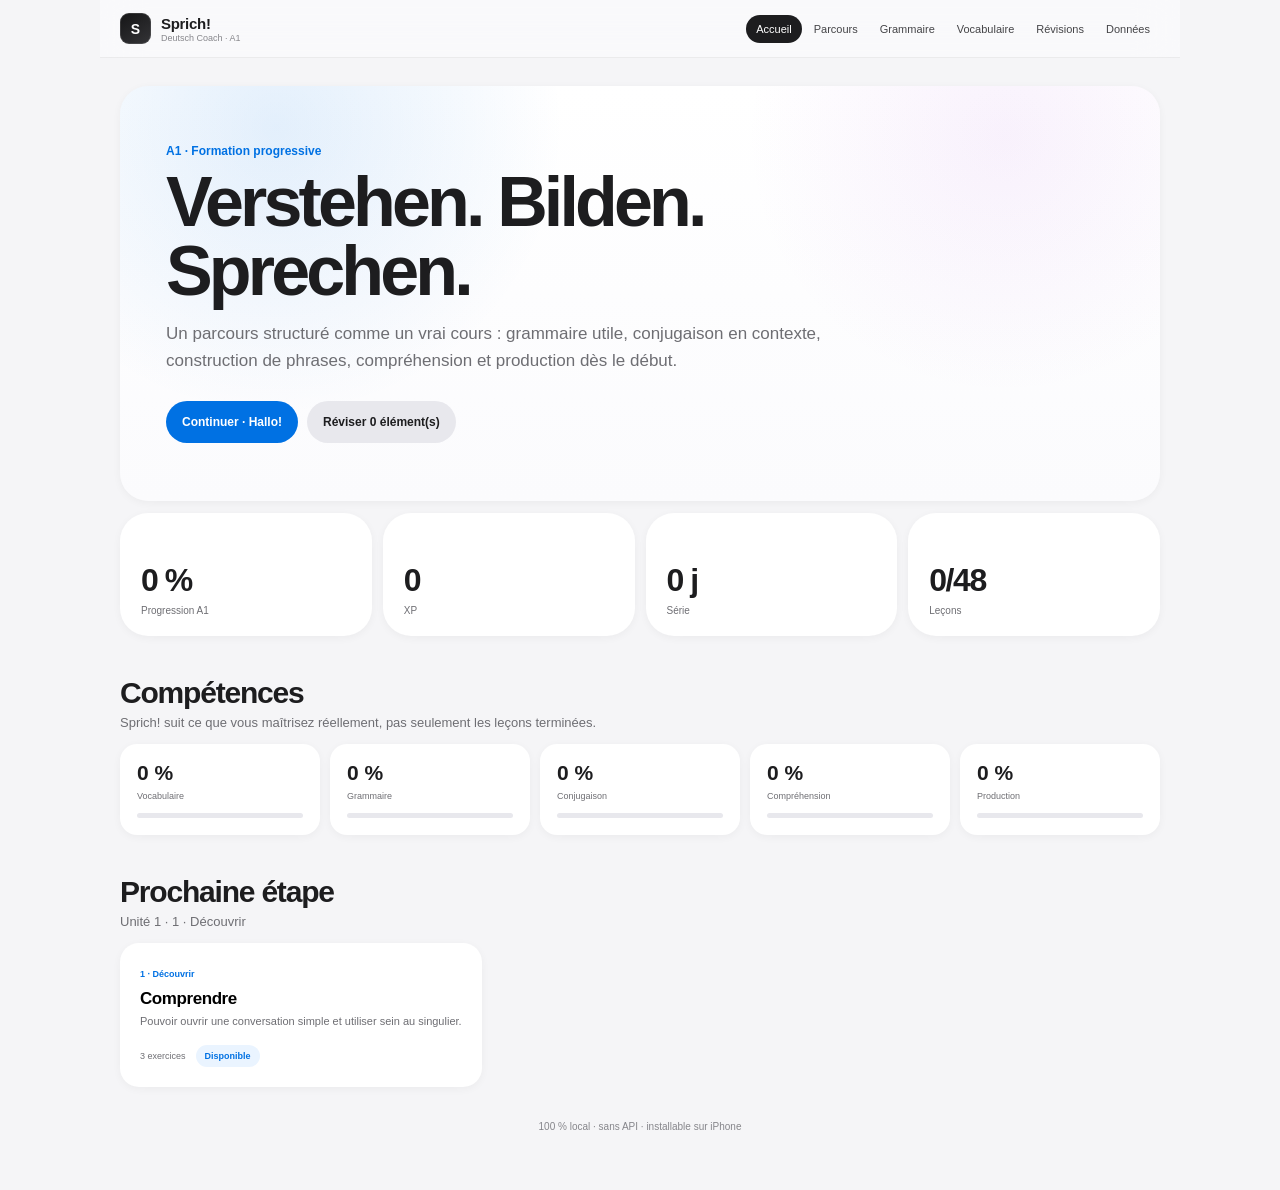
==== deutsch/index.html @ 989afecd "Add Sprich German coach shell" ====
<!doctype html>
<html lang="fr">
<head>
<meta charset="utf-8">
<meta name="viewport" content="width=device-width,initial-scale=1,viewport-fit=cover">
<meta name="theme-color" content="#f5f5f7">
<meta name="apple-mobile-web-app-capable" content="yes">
<meta name="apple-mobile-web-app-status-bar-style" content="default">
<meta name="apple-mobile-web-app-title" content="Sprich!">
<meta name="description" content="Sprich! — cours d'allemand A1 progressif, local et gratuit.">
<link rel="manifest" href="./manifest.json">
<link rel="icon" href="./icon.svg" type="image/svg+xml">
<link rel="apple-touch-icon" href="./icon.svg">
<link rel="stylesheet" href="./styles.css">
<title>Sprich! — Deutsch Coach</title>
</head>
<body>
<div id="app"></div>
<script src="./curriculum.js"></script>
<script src="./app.js"></script>
<script>
if("serviceWorker" in navigator){
  window.addEventListener("load",()=>navigator.serviceWorker.register("./sw.js").catch(()=>{}));
}
</script>
</body>
</html>
---- deutsch/styles.css ----
:root{--bg:#f5f5f7;--surface:#fff;--surface2:#fbfbfd;--ink:#1d1d1f;--muted:#6e6e73;--muted2:#86868b;--line:rgba(0,0,0,.08);--blue:#0071e3;--blue2:#eaf4ff;--green:#248a3d;--green2:#edf8ef;--red:#d70015;--red2:#fff0f1;--orange:#b45f06;--orange2:#fff6e9;--shadow:0 12px 38px rgba(0,0,0,.07);--shadow2:0 2px 9px rgba(0,0,0,.045);--r:28px;--r2:19px}
*{box-sizing:border-box}html{background:var(--bg);scroll-behavior:smooth}body{margin:0;min-height:100vh;background:var(--bg);color:var(--ink);font-family:-apple-system,BlinkMacSystemFont,"SF Pro Text","SF Pro Display","Helvetica Neue",Arial,sans-serif;-webkit-font-smoothing:antialiased;font-synthesis:none;padding-top:env(safe-area-inset-top);padding-bottom:env(safe-area-inset-bottom);-webkit-tap-highlight-color:transparent}button,input{font:inherit}button{cursor:pointer;touch-action:manipulation}.hidden{display:none!important}.shell{max-width:1080px;margin:0 auto;padding:0 20px 58px}.top{position:sticky;top:env(safe-area-inset-top);z-index:30;min-height:58px;margin:0 -20px 28px;padding:0 20px;display:flex;align-items:center;justify-content:space-between;gap:18px;background:rgba(250,250,252,.82);backdrop-filter:saturate(180%) blur(20px);-webkit-backdrop-filter:saturate(180%) blur(20px);border-bottom:1px solid rgba(0,0,0,.06)}.brand{display:flex;align-items:center;gap:10px;min-width:max-content}.logo{width:31px;height:31px;border-radius:9px;background:linear-gradient(145deg,#151516,#343437);color:#fff;display:grid;place-items:center;font-size:14px;font-weight:750;box-shadow:inset 0 0 0 1px rgba(255,255,255,.12)}.brand b{display:block;font-size:15px;letter-spacing:-.02em}.brand small{display:block;font-size:9px;color:var(--muted2);margin-top:1px}.nav{display:flex;gap:2px;overflow-x:auto;scrollbar-width:none}.nav::-webkit-scrollbar{display:none}.nav button{border:0;background:transparent;border-radius:999px;padding:8px 10px;white-space:nowrap;color:#444447;font-size:11px}.nav button:hover{background:rgba(0,0,0,.04)}.nav button.on{background:#1d1d1f;color:#fff}.card{background:#fff;border-radius:var(--r);box-shadow:var(--shadow2)}.hero{padding:58px 46px;background:radial-gradient(circle at 15% 10%,rgba(0,113,227,.11),transparent 30%),radial-gradient(circle at 85% 12%,rgba(175,82,222,.08),transparent 27%),linear-gradient(180deg,#fff,#fbfbfd);overflow:hidden;position:relative}.eyebrow{color:var(--blue);font-size:12px;font-weight:650;margin-bottom:10px}.hero h1{font-size:clamp(44px,6vw,70px);line-height:.98;letter-spacing:-.055em;margin:0 0 16px;max-width:800px}.hero h2{font-size:clamp(31px,4vw,46px);line-height:1.04;letter-spacing:-.045em;margin:0 0 12px}.lead{color:var(--muted);font-size:17px;line-height:1.55;max-width:720px;margin:0}.actions{display:flex;gap:9px;flex-wrap:wrap;margin-top:27px}.primary,.ghost,.soft,.danger{border:0;border-radius:999px;padding:11px 16px;min-height:42px;font-size:12px;font-weight:600}.primary{background:var(--blue);color:#fff}.ghost{background:#e8e8ed;color:var(--ink)}.soft{background:var(--blue2);color:var(--blue)}.danger{background:var(--red2);color:var(--red)}
.stats{display:grid;grid-template-columns:repeat(4,1fr);gap:11px;margin-top:12px}.stat{padding:20px 21px;min-height:123px;display:flex;flex-direction:column;justify-content:flex-end}.stat strong{font-size:32px;letter-spacing:-.045em}.stat span{color:var(--muted);font-size:10px;margin-top:6px}.section{margin-top:40px}.section-head{display:flex;justify-content:space-between;gap:18px;align-items:end;margin-bottom:14px}.section-head h2{font-size:30px;letter-spacing:-.04em;margin:0}.section-head p{color:var(--muted);font-size:13px;margin:5px 0 0}.progress{height:7px;background:#e8e8ed;border-radius:999px;overflow:hidden}.progress span{display:block;height:100%;background:linear-gradient(90deg,#0071e3,#58a9ff);border-radius:inherit;transition:width .25s ease}.progress.green span{background:linear-gradient(90deg,#248a3d,#4fb869)}
.unit-grid{display:grid;gap:12px}.unit{padding:21px 22px;display:grid;grid-template-columns:52px 1fr auto;gap:15px;align-items:center;border:0;text-align:left;width:100%}.unit.locked{opacity:.52;cursor:not-allowed}.unit-num{width:52px;height:52px;border-radius:16px;background:#f2f2f7;display:grid;place-items:center;color:var(--blue);font-weight:700}.unit h3{font-size:18px;letter-spacing:-.025em;margin:0 0 4px}.unit p{font-size:12px;color:var(--muted);line-height:1.4;margin:0}.unit-meta{text-align:right}.pill{display:inline-flex;border-radius:999px;background:var(--blue2);color:var(--blue);padding:6px 9px;font-size:9px;font-weight:650}.pill.done{background:var(--green2);color:var(--green)}.pill.lock{background:#f2f2f7;color:var(--muted)}.unit-progress{font-size:10px;color:var(--muted);margin-top:6px}
.lesson-grid{display:grid;grid-template-columns:repeat(2,1fr);gap:11px}.lesson{padding:20px;text-align:left;border:0;background:#fff;border-radius:var(--r2);box-shadow:var(--shadow2);min-height:128px;display:flex;flex-direction:column;justify-content:space-between}.lesson.locked{opacity:.48}.lesson small{color:var(--blue);font-size:9px;font-weight:700}.lesson h3{font-size:17px;letter-spacing:-.025em;margin:8px 0 5px}.lesson p{font-size:11px;color:var(--muted);line-height:1.45;margin:0}.lesson-foot{display:flex;justify-content:space-between;gap:10px;align-items:center;margin-top:15px;font-size:9px;color:var(--muted)}
.skills{display:grid;grid-template-columns:repeat(5,1fr);gap:10px}.skill{padding:17px;border-radius:17px;background:#fff;box-shadow:var(--shadow2)}.skill b{display:block;font-size:21px}.skill span{font-size:9px;color:var(--muted)}.skill .progress{margin-top:10px;height:5px}
.practice{max-width:790px}.practice .top{margin-left:-20px;margin-right:-20px}.course-head{padding:31px 33px}.course-head h2{font-size:31px;letter-spacing:-.04em;margin:2px 0 7px}.course-head p{color:var(--muted);font-size:13px;line-height:1.5;margin:0}.concepts{display:grid;gap:10px;margin-top:12px}.concept{padding:20px 21px}.concept h3{font-size:17px;margin:0 0 8px}.concept p{font-size:13px;color:#3b3b3f;line-height:1.58;margin:0}.examples{display:grid;gap:6px;margin-top:13px}.example{padding:11px 12px;background:#f5f5f7;border-radius:12px;display:flex;justify-content:space-between;gap:12px;font-size:12px}.example span:last-child{color:var(--muted);text-align:right}
.exercise{padding:30px 32px;margin-top:12px}.exercise-top{display:flex;justify-content:space-between;gap:12px;align-items:center}.exercise-type{color:var(--blue);font-size:10px;font-weight:700}.exercise-count{font-size:10px;color:var(--muted)}.prompt{font-size:27px;line-height:1.25;letter-spacing:-.035em;font-weight:650;margin:24px 0}.subprompt{font-size:12px;color:var(--muted);margin:-14px 0 20px;line-height:1.5}.choices{display:grid;gap:9px}.choice{border:1px solid var(--line);background:#fff;border-radius:15px;padding:14px 16px;text-align:left;min-height:51px;font-weight:500}.choice:hover,.word-chip:hover{border-color:rgba(0,113,227,.35);background:#f9fcff}.answer{width:100%;border:1px solid rgba(0,0,0,.12);background:#fff;border-radius:15px;padding:14px 16px;min-height:52px;outline:0}.answer:focus{border-color:var(--blue);box-shadow:0 0 0 4px rgba(0,113,227,.1)}.builder-answer{min-height:63px;padding:10px;border:1px dashed rgba(0,0,0,.16);border-radius:15px;display:flex;flex-wrap:wrap;gap:7px;align-items:center}.builder-bank{display:flex;flex-wrap:wrap;gap:7px;margin-top:11px}.word-chip{border:1px solid var(--line);background:#fff;border-radius:11px;padding:9px 11px;font-size:12px}.word-chip.used{opacity:.35}.dialogue{display:grid;gap:8px;margin-bottom:18px}.bubble{max-width:82%;padding:12px 14px;border-radius:16px;background:#f2f2f7;font-size:13px;line-height:1.45}.bubble.it{margin-left:auto;background:var(--blue2);color:#154f7d}.audio-panel{padding:24px;border-radius:19px;background:#f5f5f7;text-align:center}.audio-btn{border:0;width:54px;height:54px;border-radius:50%;background:#1d1d1f;color:#fff;font-size:21px}.feedback{padding:16px 17px;border-radius:15px;margin-top:16px;font-size:13px;line-height:1.5}.feedback.ok{background:var(--green2);color:#1e6730}.feedback.bad{background:var(--red2);color:#9f0010}.feedback .why{display:block;margin-top:6px;color:inherit;opacity:.84}.exercise-actions{display:flex;justify-content:space-between;gap:10px;align-items:center;margin-top:18px}.lesson-result{text-align:center;padding:48px 34px}.lesson-result .score-big{font-size:64px;font-weight:720;letter-spacing:-.06em;margin:12px 0}.lesson-result p{color:var(--muted);line-height:1.5}
.library-head{padding:38px 34px}.library-head h1{font-size:40px;letter-spacing:-.045em;margin:0 0 8px}.library-tabs{display:flex;gap:4px;padding:4px;background:#e8e8ed;border-radius:999px;width:max-content;max-width:100%;overflow:auto;margin-top:22px}.library-tabs button{border:0;background:transparent;border-radius:999px;padding:9px 13px;font-size:11px;white-space:nowrap}.library-tabs button.on{background:#fff;box-shadow:0 1px 4px rgba(0,0,0,.1)}.search{width:100%;border:0;background:#f2f2f7;border-radius:14px;padding:13px 15px;margin-top:15px;outline:0}.library-grid{display:grid;grid-template-columns:repeat(2,1fr);gap:10px;margin-top:12px}.lib-card{padding:18px}.lib-card h3{font-size:15px;margin:0 0 5px}.lib-card p{font-size:11px;color:var(--muted);line-height:1.45;margin:0}.lib-card .it{font-size:15px;font-weight:650}.speak{border:0;background:#f2f2f7;color:var(--blue);width:38px;height:38px;border-radius:50%}.lib-row{display:grid;grid-template-columns:1fr auto;gap:10px;align-items:center}
.review-card{max-width:620px;margin:0 auto;padding:38px;text-align:center}.review-card .word{font-size:42px;font-weight:700;letter-spacing:-.045em;margin:19px 0 8px}.review-card .translation{color:var(--muted);font-size:18px}.review-rates{display:grid;grid-template-columns:repeat(4,1fr);gap:8px;margin-top:22px}.review-rates button{border:0;background:#f2f2f7;border-radius:12px;padding:12px 7px;font-size:11px}.review-kind{font-size:9px;color:var(--blue);font-weight:700}.empty{text-align:center;padding:46px 28px}.empty p{color:var(--muted);font-size:13px}.backup{display:grid;grid-template-columns:1fr 1fr;gap:10px;margin-top:13px}.note{padding:14px 15px;border-radius:15px;background:var(--orange2);color:#7b490d;font-size:11px;line-height:1.5}.footer{text-align:center;color:var(--muted2);font-size:10px;margin-top:34px}
@media(max-width:800px){.shell{padding-left:14px;padding-right:14px}.top{margin-left:-14px;margin-right:-14px;padding:0 14px}.brand small{display:none}.stats{grid-template-columns:repeat(2,1fr)}.skills{grid-template-columns:repeat(2,1fr)}.lesson-grid,.library-grid{grid-template-columns:1fr}.hero{padding:45px 24px}.unit{grid-template-columns:46px 1fr}.unit-meta{grid-column:2;text-align:left}.unit-num{width:46px;height:46px}.practice .top{margin-left:-14px;margin-right:-14px}}
@media(max-width:520px){.top{display:block;padding-top:7px;padding-bottom:7px}.brand{height:34px}.nav{margin-top:6px;margin-left:-6px;margin-right:-14px;padding-right:14px}.hero h1{font-size:44px}.hero h2{font-size:34px}.lead{font-size:15px}.stat{min-height:105px}.stat strong{font-size:28px}.section-head{align-items:flex-start;flex-direction:column}.exercise{padding:24px 19px}.prompt{font-size:23px}.course-head{padding:27px 21px}.concept{padding:18px}.review-rates{grid-template-columns:repeat(2,1fr)}.skills{grid-template-columns:1fr 1fr}.backup{grid-template-columns:1fr}.example{display:block}.example span:last-child{display:block;text-align:left;margin-top:4px}.library-head{padding:30px 22px}}
@media(prefers-reduced-motion:reduce){*{scroll-behavior:auto!important;transition:none!important}}
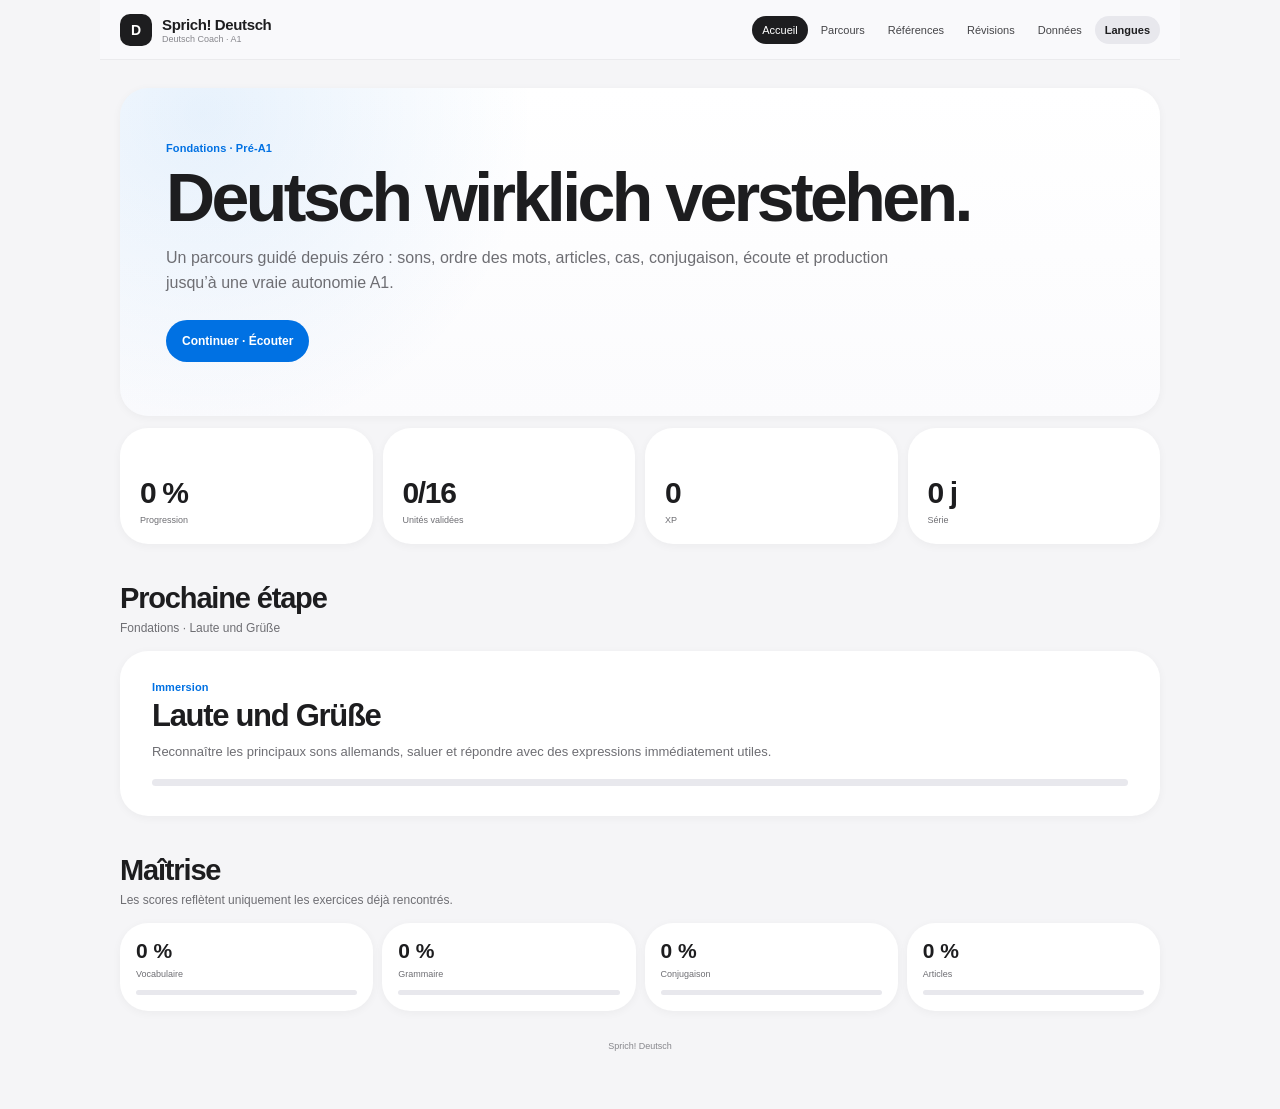
==== commit 4437761f: "Switch deutsch to Parla v2 A1 engine" ====
--- a/deutsch/index.html
+++ b/deutsch/index.html
@@ -6,18 +6,20 @@
 <meta name="theme-color" content="#f5f5f7">
 <meta name="apple-mobile-web-app-capable" content="yes">
 <meta name="apple-mobile-web-app-status-bar-style" content="default">
-<meta name="apple-mobile-web-app-title" content="Sprich!">
-<meta name="description" content="Sprich! — cours d'allemand A1 progressif, local et gratuit.">
+<meta name="apple-mobile-web-app-title" content="Sprich! Deutsch">
+<meta name="description" content="Cours d’allemand A1 structuré : immersion, ordre des mots, articles, cas, conjugaison, écoute, production et révisions.">
 <link rel="manifest" href="./manifest.json">
 <link rel="icon" href="./icon.svg" type="image/svg+xml">
 <link rel="apple-touch-icon" href="./icon.svg">
-<link rel="stylesheet" href="./styles.css">
-<title>Sprich! — Deutsch Coach</title>
+<link rel="stylesheet" href="../shared/styles-v2.css">
+<title>Sprich! Deutsch</title>
 </head>
 <body>
 <div id="app"></div>
-<script src="./curriculum.js"></script>
-<script src="./app.js"></script>
+<script src="./foundation-v2.js"></script>
+<script src="./a1-v2.js"></script>
+<script src="./course-v2.js"></script>
+<script src="../shared/core-v2.js"></script>
 <script>
 if("serviceWorker" in navigator){
   window.addEventListener("load",()=>navigator.serviceWorker.register("./sw.js").catch(()=>{}));
--- a/shared/styles-v2.css
+++ b/shared/styles-v2.css
@@ -0,0 +1,39 @@
+:root{
+  --bg:#f5f5f7;--surface:#fff;--surface2:#fafafc;--ink:#1d1d1f;--muted:#6e6e73;--muted2:#86868b;
+  --line:rgba(0,0,0,.075);--blue:#0071e3;--blue2:#eaf4ff;--green:#248a3d;--green2:#edf8ef;
+  --red:#d70015;--red2:#fff0f1;--orange:#a95500;--orange2:#fff5e7;--shadow:0 8px 30px rgba(0,0,0,.055);
+  --r:28px;--r2:18px
+}
+*{box-sizing:border-box}
+html{background:var(--bg);scroll-behavior:smooth}
+body{margin:0;min-height:100vh;background:var(--bg);color:var(--ink);font-family:-apple-system,BlinkMacSystemFont,"SF Pro Text","SF Pro Display","Helvetica Neue",Arial,sans-serif;-webkit-font-smoothing:antialiased;padding-top:env(safe-area-inset-top);padding-bottom:env(safe-area-inset-bottom)}
+button,input{font:inherit}button{cursor:pointer}.hidden{display:none!important}a{color:inherit}
+.shell{max-width:1080px;margin:0 auto;padding:0 20px 58px}
+.top{position:sticky;top:env(safe-area-inset-top);z-index:30;min-height:60px;margin:0 -20px 28px;padding:0 20px;display:flex;align-items:center;justify-content:space-between;gap:18px;background:rgba(250,250,252,.86);backdrop-filter:saturate(180%) blur(20px);-webkit-backdrop-filter:saturate(180%) blur(20px);border-bottom:1px solid rgba(0,0,0,.055)}
+.brand{display:flex;align-items:center;gap:10px;text-decoration:none;min-width:max-content}.logo{width:32px;height:32px;border-radius:10px;background:#1d1d1f;color:#fff;display:grid;place-items:center;font-size:14px;font-weight:760}.brand b{display:block;font-size:15px;letter-spacing:-.025em}.brand small{display:block;font-size:9px;color:var(--muted2);margin-top:1px}
+.nav{display:flex;gap:3px;align-items:center;overflow-x:auto;scrollbar-width:none}.nav::-webkit-scrollbar{display:none}.nav button,.nav a{border:0;background:transparent;border-radius:999px;padding:8px 10px;white-space:nowrap;color:#444447;font-size:11px;text-decoration:none}.nav button:hover,.nav a:hover{background:rgba(0,0,0,.04)}.nav button.on{background:#1d1d1f;color:#fff}.nav .hub-link{background:#e8e8ed;color:#1d1d1f;font-weight:650}
+.card{background:#fff;border-radius:var(--r);box-shadow:0 2px 10px rgba(0,0,0,.042)}
+.hero{padding:54px 46px;background:radial-gradient(circle at 8% 8%,rgba(0,113,227,.095),transparent 33%),linear-gradient(180deg,#fff,#fbfbfd)}
+.eyebrow{color:var(--blue);font-size:11px;font-weight:700;letter-spacing:.01em}.hero h1,.hero h2{letter-spacing:-.052em;line-height:1.02;margin:9px 0 14px}.hero h1{font-size:clamp(43px,6vw,68px)}.hero h2{font-size:clamp(32px,4vw,48px)}.lead{color:var(--muted);font-size:16px;line-height:1.55;max-width:760px;margin:0}.actions{display:flex;gap:9px;flex-wrap:wrap;margin-top:24px}
+.primary,.ghost,.soft,.danger{border:0;border-radius:999px;padding:11px 16px;min-height:42px;font-size:12px;font-weight:650}.primary{background:var(--blue);color:#fff}.ghost{background:#e8e8ed;color:var(--ink)}.soft{background:var(--blue2);color:var(--blue)}.danger{background:var(--red2);color:var(--red)}
+.stats{display:grid;grid-template-columns:repeat(4,1fr);gap:10px;margin-top:12px}.stat{padding:19px 20px;min-height:116px;display:flex;flex-direction:column;justify-content:flex-end}.stat strong{font-size:30px;letter-spacing:-.045em}.stat span{color:var(--muted);font-size:9px;margin-top:5px}
+.section{margin-top:38px}.section-head{display:flex;justify-content:space-between;gap:18px;align-items:end;margin-bottom:14px}.section-head h2{font-size:29px;letter-spacing:-.04em;margin:0}.section-head p{color:var(--muted);font-size:12px;margin:5px 0 0;line-height:1.45}
+.progress{height:7px;background:#e8e8ed;border-radius:999px;overflow:hidden}.progress span{display:block;height:100%;background:linear-gradient(90deg,#0071e3,#55a9ff);border-radius:inherit;transition:width .2s ease}.progress.green span{background:linear-gradient(90deg,#248a3d,#5bc26e)}
+.skill-grid{display:grid;grid-template-columns:repeat(4,1fr);gap:9px}.skill{padding:16px}.skill b{font-size:21px;display:block}.skill span{font-size:9px;color:var(--muted)}.skill .progress{height:5px;margin-top:9px}
+.level-block{margin-top:25px}.level-title{display:flex;align-items:center;justify-content:space-between;gap:15px;margin:0 0 10px;padding:0 2px}.level-title h2{font-size:24px;margin:0;letter-spacing:-.035em}.level-title span{font-size:10px;color:var(--muted)}
+.unit-grid{display:grid;gap:10px}.unit{padding:18px 20px;display:grid;grid-template-columns:48px 1fr auto;gap:14px;align-items:center;border:0;text-align:left;width:100%}.unit.locked{opacity:.48;cursor:not-allowed}.unit-num{width:48px;height:48px;border-radius:15px;background:#f2f2f7;display:grid;place-items:center;color:var(--blue);font-weight:730}.unit h3{font-size:17px;letter-spacing:-.025em;margin:0 0 4px}.unit p{font-size:11px;color:var(--muted);line-height:1.45;margin:0}.unit-meta{text-align:right}.pill{display:inline-flex;border-radius:999px;background:var(--blue2);color:var(--blue);padding:6px 9px;font-size:8px;font-weight:700}.pill.done{background:var(--green2);color:var(--green)}.pill.lock{background:#f2f2f7;color:var(--muted)}.unit-progress{font-size:9px;color:var(--muted);margin-top:6px}
+.cycle{display:grid;grid-template-columns:repeat(5,1fr);gap:9px}.stage{border:0;text-align:left;padding:17px;min-height:145px;display:flex;flex-direction:column;justify-content:space-between}.stage.locked{opacity:.45;cursor:not-allowed}.stage .num{font-size:9px;color:var(--blue);font-weight:700}.stage h3{font-size:15px;margin:8px 0 6px;letter-spacing:-.02em}.stage p{font-size:10px;line-height:1.45;color:var(--muted);margin:0}.stage-foot{display:flex;justify-content:space-between;align-items:center;gap:7px;font-size:8px;color:var(--muted);margin-top:15px}
+.study{max-width:820px}.study .top{margin-left:-20px;margin-right:-20px}.course-head{padding:30px 32px}.course-head h2{font-size:31px;letter-spacing:-.042em;margin:5px 0 8px}.course-head p{color:var(--muted);font-size:13px;line-height:1.5;margin:0}
+.scene{padding:28px 30px;margin-top:11px}.scene-head{display:flex;justify-content:space-between;gap:12px;align-items:center}.scene h3{font-size:18px;margin:0}.scene-lines{display:grid;gap:8px;margin-top:18px}.scene-line{display:grid;grid-template-columns:78px 1fr auto;gap:10px;align-items:start;padding:12px 13px;background:#f7f7f9;border-radius:14px}.speaker{font-size:9px;color:var(--muted);font-weight:700;padding-top:3px}.target{font-size:14px;font-weight:600;line-height:1.45}.translation{font-size:10px;color:var(--muted);line-height:1.4;margin-top:4px}.audio{width:35px;height:35px;border:0;border-radius:50%;background:#e8e8ed;color:var(--blue)}
+.theory-grid{display:grid;gap:10px;margin-top:11px}.theory{padding:21px}.theory h3{font-size:17px;margin:0 0 8px}.theory p{font-size:12px;line-height:1.58;color:#3c3c40;margin:0}.examples{display:grid;gap:6px;margin-top:12px}.example{padding:10px 11px;border-radius:11px;background:#f5f5f7;display:grid;grid-template-columns:1fr 1fr;gap:12px;font-size:11px}.example b{font-weight:650}.example span:last-child{color:var(--muted)}
+.table-wrap{overflow:auto;margin-top:12px;border:1px solid var(--line);border-radius:14px}.ref-table{width:100%;border-collapse:collapse;min-width:480px}.ref-table th,.ref-table td{padding:10px 12px;border-bottom:1px solid var(--line);text-align:left;font-size:11px}.ref-table th{font-size:9px;color:var(--muted);font-weight:650;background:#fafafa}.ref-table tr:last-child td{border-bottom:0}
+.exercise{padding:28px 30px;margin-top:11px}.exercise-top{display:flex;justify-content:space-between;gap:12px;align-items:center}.exercise-type{font-size:9px;color:var(--blue);font-weight:730}.exercise-count{font-size:9px;color:var(--muted)}.prompt{font-size:26px;line-height:1.25;letter-spacing:-.032em;font-weight:650;margin:23px 0}.subprompt{font-size:11px;color:var(--muted);margin:-13px 0 17px;line-height:1.45}.choices{display:grid;gap:8px}.choice{border:1px solid var(--line);background:#fff;border-radius:14px;padding:13px 15px;text-align:left;min-height:49px;font-size:13px}.choice:hover,.chip:hover{border-color:rgba(0,113,227,.35);background:#f9fcff}.answer{width:100%;border:1px solid rgba(0,0,0,.13);background:#fff;border-radius:14px;padding:13px 15px;min-height:50px;outline:0}.answer:focus{border-color:var(--blue);box-shadow:0 0 0 4px rgba(0,113,227,.09)}
+.builder-answer{min-height:61px;padding:9px;border:1px dashed rgba(0,0,0,.17);border-radius:14px;display:flex;flex-wrap:wrap;gap:7px;align-items:center}.bank{display:flex;flex-wrap:wrap;gap:7px;margin-top:10px}.chip{border:1px solid var(--line);background:#fff;border-radius:10px;padding:8px 10px;font-size:12px}.chip.used{opacity:.3}.listen-box{padding:22px;border-radius:17px;background:#f5f5f7;text-align:center;margin-top:18px}.listen-btn{border:0;width:52px;height:52px;border-radius:50%;background:#1d1d1f;color:#fff;font-size:19px}
+.feedback{padding:15px 16px;border-radius:14px;margin-top:15px;font-size:12px;line-height:1.5}.feedback.ok{background:var(--green2);color:#1f6730}.feedback.bad{background:var(--red2);color:#9f0010}.feedback .why{display:block;margin-top:5px;opacity:.85}.exercise-actions{display:flex;justify-content:space-between;gap:9px;align-items:center;margin-top:17px}
+.result{text-align:center;padding:45px 32px}.result .score{font-size:64px;font-weight:730;letter-spacing:-.06em;margin:12px 0}.result p{color:var(--muted);font-size:13px;line-height:1.55;max-width:560px;margin:0 auto}
+.ref-head{padding:35px 33px}.ref-head h1{font-size:39px;letter-spacing:-.045em;margin:6px 0 8px}.tabs{display:flex;gap:4px;padding:4px;background:#e8e8ed;border-radius:999px;width:max-content;max-width:100%;overflow:auto;margin-top:19px}.tabs button{border:0;background:transparent;border-radius:999px;padding:8px 12px;font-size:10px;white-space:nowrap}.tabs button.on{background:#fff;box-shadow:0 1px 4px rgba(0,0,0,.09)}.search{width:100%;border:0;background:#f2f2f7;border-radius:13px;padding:12px 14px;margin-top:13px;outline:0}.ref-grid{display:grid;grid-template-columns:repeat(2,1fr);gap:10px;margin-top:11px}.ref-card{padding:18px}.ref-card h3{font-size:15px;margin:0 0 6px}.ref-card p{font-size:11px;color:var(--muted);line-height:1.5;margin:0}.vocab-row{display:grid;grid-template-columns:1fr auto;gap:10px;align-items:center}.vocab-target{font-size:15px;font-weight:650}.vocab-meta{font-size:10px;color:var(--muted);margin-top:3px}
+.review{max-width:640px;margin:0 auto;padding:36px;text-align:center}.review .front{font-size:33px;font-weight:700;letter-spacing:-.04em;margin:19px 0 8px}.review .back{font-size:17px;color:var(--muted);line-height:1.45}.ratings{display:grid;grid-template-columns:repeat(4,1fr);gap:7px;margin-top:20px}.ratings button{border:0;background:#f2f2f7;border-radius:11px;padding:11px 7px;font-size:10px}
+.notice{padding:13px 14px;border-radius:14px;background:var(--orange2);color:#76460d;font-size:10px;line-height:1.5}.empty{text-align:center;padding:45px 28px}.empty p{color:var(--muted);font-size:12px}.footer{text-align:center;color:var(--muted2);font-size:9px;margin-top:30px}
+@media(max-width:850px){.cycle{grid-template-columns:1fr 1fr}.skill-grid{grid-template-columns:1fr 1fr}.ref-grid{grid-template-columns:1fr}.stats{grid-template-columns:1fr 1fr}}
+@media(max-width:680px){.shell{padding-left:14px;padding-right:14px}.top{margin-left:-14px;margin-right:-14px;padding:7px 14px;display:block}.brand{height:36px}.nav{margin-top:4px;margin-left:-5px;margin-right:-14px;padding-right:14px}.hero{padding:43px 23px}.hero h1{font-size:44px}.hero h2{font-size:34px}.lead{font-size:14px}.unit{grid-template-columns:43px 1fr}.unit-num{width:43px;height:43px}.unit-meta{grid-column:2;text-align:left}.cycle{grid-template-columns:1fr}.stage{min-height:118px}.study .top{margin-left:-14px;margin-right:-14px}.course-head,.scene,.exercise{padding-left:20px;padding-right:20px}.prompt{font-size:22px}.scene-line{grid-template-columns:1fr auto}.speaker{grid-column:1 / -1}.example{grid-template-columns:1fr}.ratings{grid-template-columns:1fr 1fr}.section-head{align-items:flex-start;flex-direction:column}}
+@media(prefers-reduced-motion:reduce){*{scroll-behavior:auto!important;transition:none!important}}
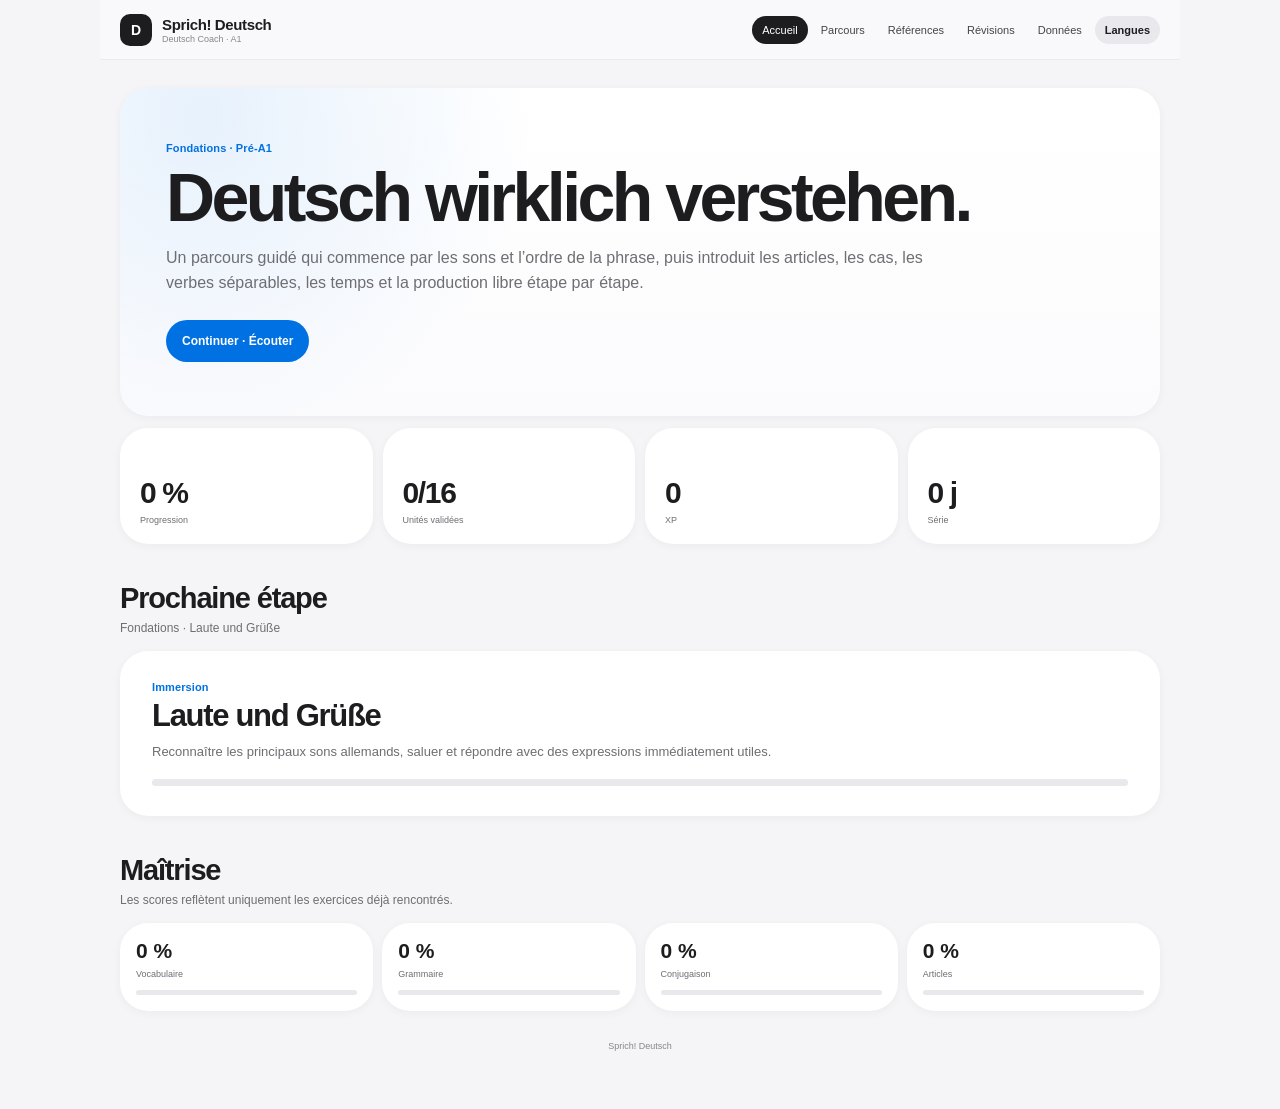
==== commit 5ef8b371: "Finalize deutsch A1-only loader" ====
--- a/deutsch/index.html
+++ b/deutsch/index.html
@@ -7,7 +7,7 @@
 <meta name="apple-mobile-web-app-capable" content="yes">
 <meta name="apple-mobile-web-app-status-bar-style" content="default">
 <meta name="apple-mobile-web-app-title" content="Sprich! Deutsch">
-<meta name="description" content="Cours d’allemand A1 structuré : immersion, ordre des mots, articles, cas, conjugaison, écoute, production et révisions.">
+<meta name="description" content="Sprich! Deutsch — cours d'allemand A1 structuré depuis zéro.">
 <link rel="manifest" href="./manifest.json">
 <link rel="icon" href="./icon.svg" type="image/svg+xml">
 <link rel="apple-touch-icon" href="./icon.svg">
